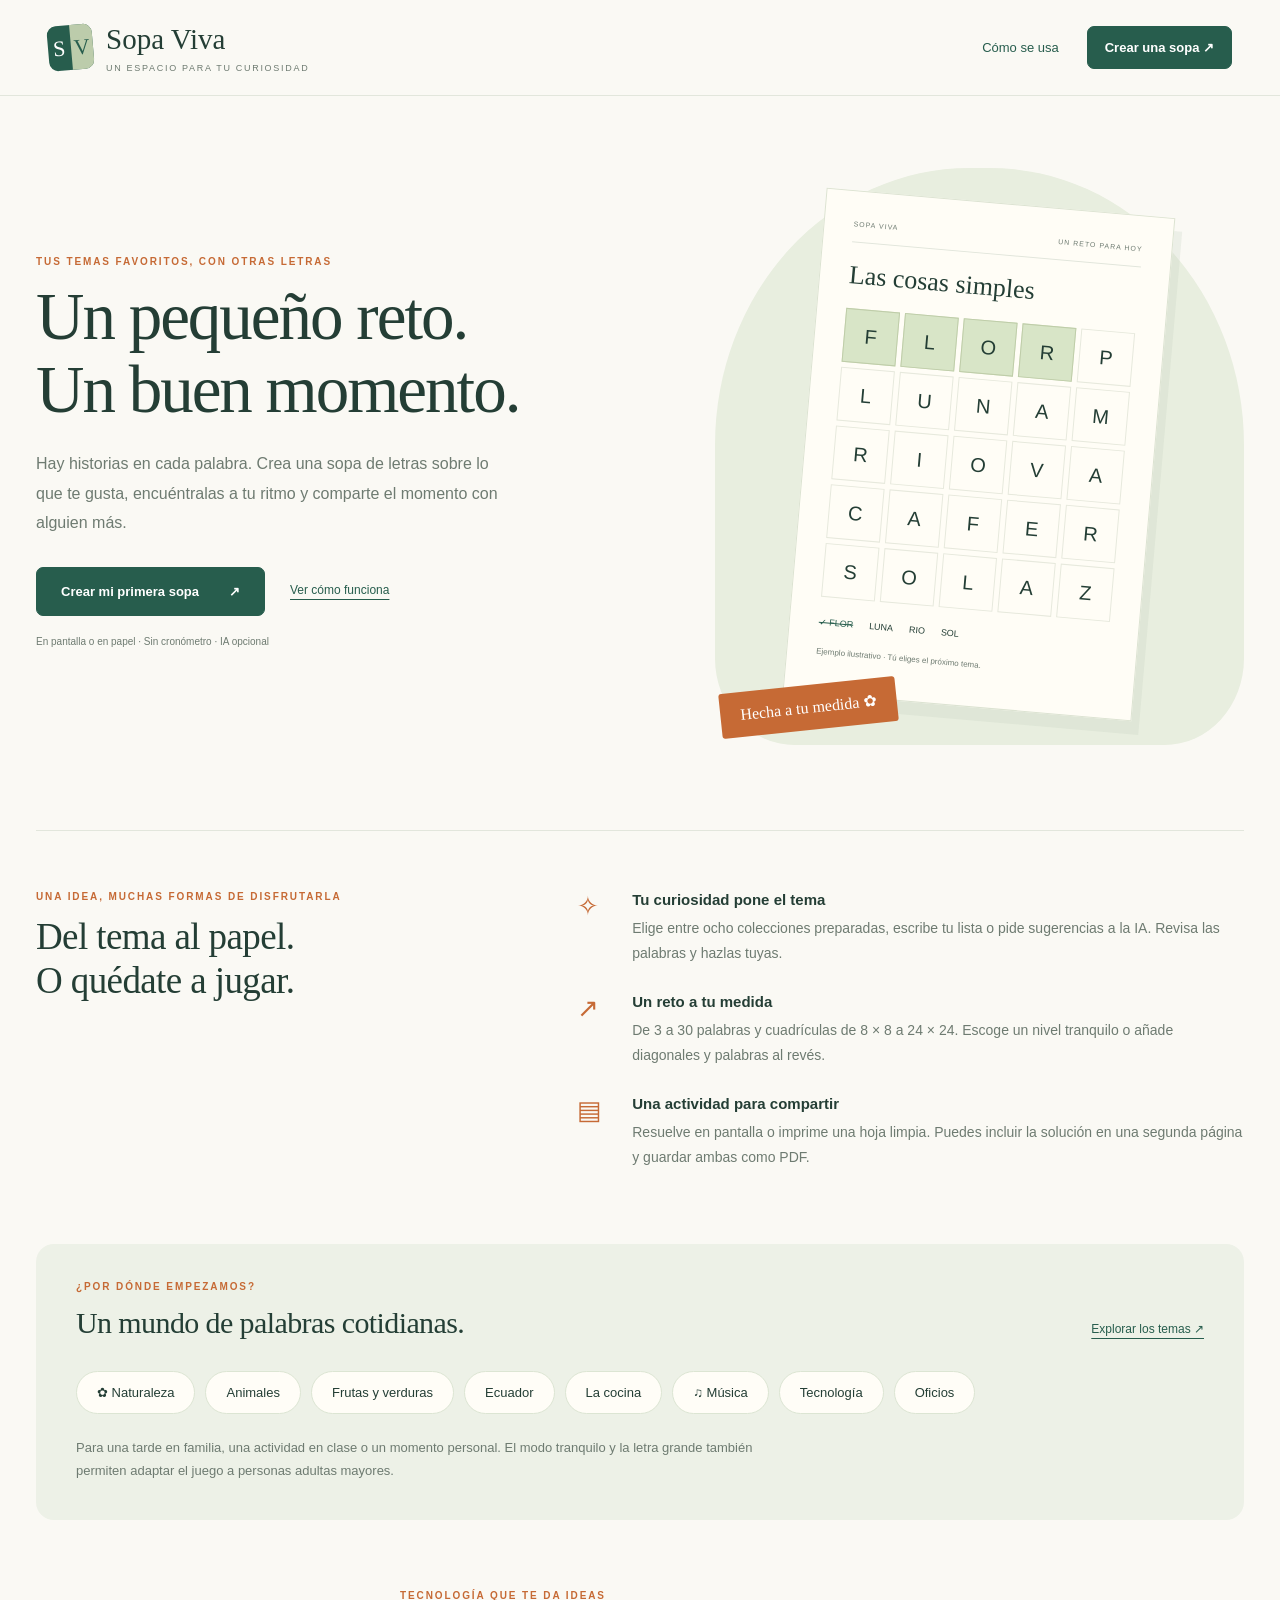
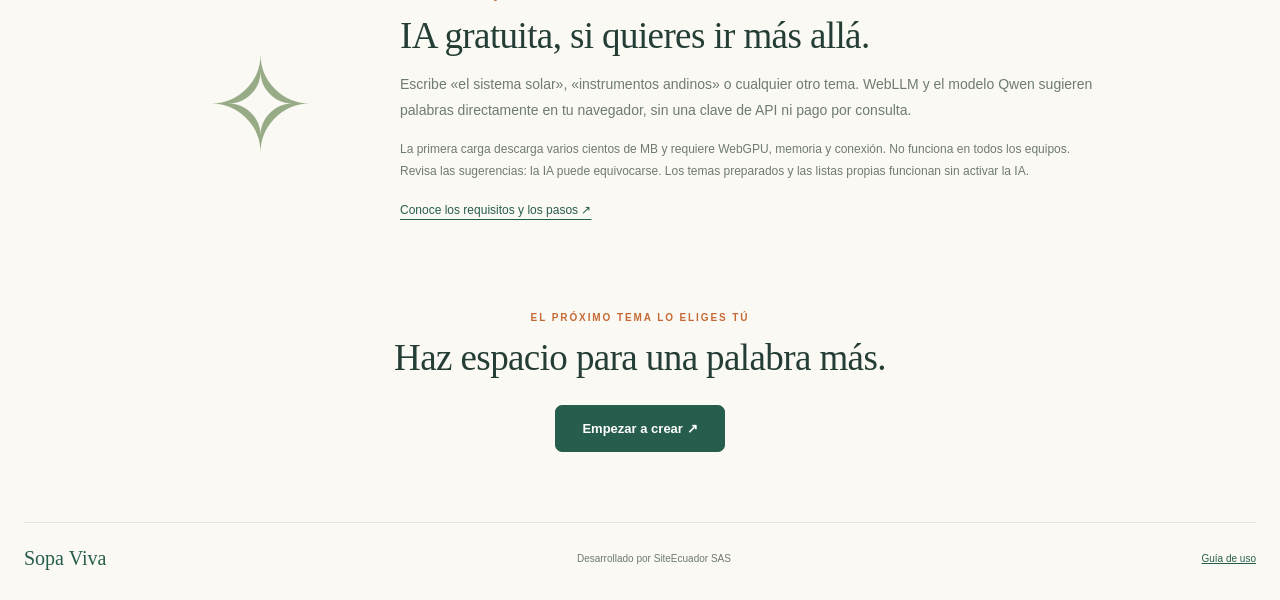
==== index.html @ 0ee0582e "feat: añadir Sopa Viva con generador, juego, impresión e IA local opcional" ====
<!doctype html><html lang="es"><head><meta charset="UTF-8"><meta name="viewport" content="width=device-width, initial-scale=1"><meta name="theme-color" content="#275d4d"><meta name="description" content="Sopa Viva: crea sopas de letras temáticas, juega en pantalla o imprime una actividad para compartir. Con IA local gratuita opcional."><title>Sopa Viva · Una palabra a la vez</title><link rel="stylesheet" href="style.css"><link rel="stylesheet" href="pages.css"></head><body>
<header class="top"><a href="./" class="brand"><span class="brand-icon" aria-hidden="true">S<span>V</span></span><span>Sopa Viva<small>UN ESPACIO PARA TU CURIOSIDAD</small></span></a><nav class="page-nav"><a href="como-usar.html">Cómo se usa</a><a href="generador.html" class="primary">Crear una sopa ↗</a></nav></header>
<main class="landing"><section class="hero"><div><p class="eyebrow">TUS TEMAS FAVORITOS, CON OTRAS LETRAS</p><h1>Un pequeño reto.<br>Un buen momento.</h1><p class="hero-copy">Hay historias en cada palabra. Crea una sopa de letras sobre lo que te gusta, encuéntralas a tu ritmo y comparte el momento con alguien más.</p><div class="hero-actions"><a class="primary" href="generador.html">Crear mi primera sopa <span aria-hidden="true">↗</span></a><a class="quiet-link" href="como-usar.html">Ver cómo funciona</a></div><p class="hero-note">En pantalla o en papel · Sin cronómetro · IA opcional</p></div><div class="hero-art"><div class="paper-demo"><div class="demo-cap"><span>SOPA VIVA</span><span>UN RETO PARA HOY</span></div><h2>Las cosas simples</h2><div class="demo-grid" aria-label="Ejemplo ilustrativo de sopa de letras"><span class="hi">F</span><span class="hi">L</span><span class="hi">O</span><span class="hi">R</span><span>P</span><span>L</span><span>U</span><span>N</span><span>A</span><span>M</span><span>R</span><span>I</span><span>O</span><span>V</span><span>A</span><span>C</span><span>A</span><span>F</span><span>E</span><span>R</span><span>S</span><span>O</span><span>L</span><span>A</span><span>Z</span></div><div class="demo-words"><span>✓ FLOR</span><span>LUNA</span><span>RIO</span><span>SOL</span></div><p>Ejemplo ilustrativo · Tú eliges el próximo tema.</p></div><span class="art-tag">Hecha a tu medida ✿</span></div></section>
<section class="experience"><div class="section-intro"><p class="eyebrow">UNA IDEA, MUCHAS FORMAS DE DISFRUTARLA</p><h2>Del tema al papel.<br>O quédate a jugar.</h2></div><div class="experience-items"><article><span class="feature-mark">✧</span><div><h3>Tu curiosidad pone el tema</h3><p>Elige entre ocho colecciones preparadas, escribe tu lista o pide sugerencias a la IA. Revisa las palabras y hazlas tuyas.</p></div></article><article><span class="feature-mark">↗</span><div><h3>Un reto a tu medida</h3><p>De 3 a 30 palabras y cuadrículas de 8 × 8 a 24 × 24. Escoge un nivel tranquilo o añade diagonales y palabras al revés.</p></div></article><article><span class="feature-mark">▤</span><div><h3>Una actividad para compartir</h3><p>Resuelve en pantalla o imprime una hoja limpia. Puedes incluir la solución en una segunda página y guardar ambas como PDF.</p></div></article></div></section>
<section class="theme-section"><div class="theme-heading"><div><p class="eyebrow">¿POR DÓNDE EMPEZAMOS?</p><h2>Un mundo de palabras cotidianas.</h2></div><a class="quiet-link" href="generador.html">Explorar los temas ↗</a></div><div class="theme-tags"><span>✿ Naturaleza</span><span>Animales</span><span>Frutas y verduras</span><span>Ecuador</span><span>La cocina</span><span>♫ Música</span><span>Tecnología</span><span>Oficios</span></div><p>Para una tarde en familia, una actividad en clase o un momento personal. El modo tranquilo y la letra grande también permiten adaptar el juego a personas adultas mayores.</p></section>
<section class="ai-section"><div class="ai-symbol" aria-hidden="true">✧</div><div><p class="eyebrow">TECNOLOGÍA QUE TE DA IDEAS</p><h2>IA gratuita, si quieres ir más allá.</h2><p>Escribe «el sistema solar», «instrumentos andinos» o cualquier otro tema. WebLLM y el modelo Qwen sugieren palabras directamente en tu navegador, sin una clave de API ni pago por consulta.</p><p class="hint">La primera carga descarga varios cientos de MB y requiere WebGPU, memoria y conexión. No funciona en todos los equipos. Revisa las sugerencias: la IA puede equivocarse. Los temas preparados y las listas propias funcionan sin activar la IA.</p><a class="quiet-link" href="como-usar.html#ia">Conoce los requisitos y los pasos ↗</a></div></section>
<section class="last-cta"><p class="eyebrow">EL PRÓXIMO TEMA LO ELIGES TÚ</p><h2>Haz espacio para una palabra más.</h2><a class="primary" href="generador.html">Empezar a crear ↗</a></section></main><footer class="footer"><span class="brand-name">Sopa Viva</span><span>Desarrollado por SiteEcuador SAS</span><a href="como-usar.html">Guía de uso</a></footer></body></html>
---- style.css ----
:root{--ink:#243e35;--green:#275d4d;--soft:#edf2ea;--muted:#6e7b71;--line:#e2e6dc;--orange:#c66a35;--paper:#faf9f4;--display:Georgia,'Times New Roman',serif}*{box-sizing:border-box}body{margin:0;background:var(--paper);color:var(--ink);font-family:Arial,Helvetica,sans-serif;font-size:15px}button,input,select,textarea{font:inherit}button,a,input,select,textarea{touch-action:manipulation}button{cursor:pointer}button:disabled{opacity:.65;cursor:wait}a{color:var(--green)}button:focus-visible,a:focus-visible,input:focus-visible,select:focus-visible,textarea:focus-visible{outline:3px solid #c66a35;outline-offset:3px}[hidden]{display:none!important}.top{height:96px;border-bottom:1px solid var(--line);display:flex;align-items:center;gap:25px;max-width:1400px;padding:0 48px;margin:auto}.brand{text-decoration:none;display:flex;align-items:center;gap:13px;color:var(--ink);font-family:var(--display);font-size:29px}.brand small{display:block;font:9px Arial;letter-spacing:1.7px;margin-top:7px;color:var(--muted)}.brand-icon{width:45px;height:45px;display:grid;grid-template-columns:1fr 1fr;align-items:center;text-align:center;font:22px var(--display);background:var(--green);color:#fff;border-radius:9px;transform:rotate(-5deg)}.brand-icon span{background:#bcccab;color:var(--green);height:100%;display:flex;align-items:center;justify-content:center;border-radius:0 9px 9px 0}.top-note{margin-left:auto;font-size:13px;color:var(--muted)}.icon-btn{width:30px;height:30px;border:1px solid #b8c3b7;border-radius:50%;background:none;color:var(--green);font-weight:bold}main{max-width:1304px;padding:0 36px;margin:auto}.intro{display:flex;justify-content:space-between;align-items:center;padding:43px 0 34px;gap:30px}.eyebrow{font-size:10px;letter-spacing:1.9px;font-weight:700;color:var(--orange);margin:0 0 13px}h1{font:44px/1.1 var(--display);letter-spacing:-1.4px;margin:0 0 15px}.intro p:not(.eyebrow){color:var(--muted);margin:0;line-height:1.6}.intro-stamp{font:17px/1.8 monospace;letter-spacing:10px;padding:12px 14px 12px 24px;border:1px solid #dde4d7;color:#8d9d87;transform:rotate(9deg);border-radius:16px;margin-right:18px}.intro-stamp b{color:var(--orange)}.workspace{display:grid;grid-template-columns:326px minmax(0,1fr);gap:24px;align-items:start}.card{background:#fff;border:1px solid var(--line);border-radius:17px}.settings{padding:25px 24px}.section-label{display:flex;gap:10px;align-items:center;margin-bottom:25px}h2{font:25px var(--display);margin:0}.section-label h2{font:19px var(--display)}.step{color:var(--orange);font-size:11px;border:1px solid #eddfd0;display:grid;place-items:center;border-radius:50%;width:27px;height:27px}label,legend{font-weight:600;font-size:12px;display:block;margin-bottom:9px}fieldset{border:0;padding:0;margin:0 0 23px}.segments{display:flex;border:1px solid var(--line);border-radius:8px;padding:4px;background:#f7f8f4;gap:2px}.segments button{border:0;background:transparent;padding:9px 3px;flex:1;border-radius:5px;color:var(--muted);font-size:11px;white-space:nowrap}.segments button[aria-pressed=true]{background:var(--green);color:#fff}input:not([type=checkbox]),select,textarea{width:100%;border:1px solid #dce2d7;background:#fff;border-radius:7px;padding:12px 10px;color:var(--ink);font-size:14px;min-height:43px}select{padding-right:4px}textarea{resize:vertical;line-height:1.6}input,select,textarea{margin-bottom:18px}.two-fields{display:grid;grid-template-columns:1fr 1fr;gap:16px}.hint{font-size:11px;color:var(--muted);line-height:1.65;margin:0 0 18px}.primary,.secondary{border-radius:7px;padding:12px 17px;display:inline-flex;justify-content:center;align-items:center;gap:10px;min-height:43px;font-size:13px;font-weight:600}.primary{border:1px solid var(--green);background:var(--green);color:#fff}.primary:hover{background:#194536}.secondary{border:1px solid #d9e0d5;background:white;color:var(--green)}.secondary:hover{background:var(--soft)}.full{width:100%}.primary span{margin-left:auto}.status{font-size:12px;line-height:1.6;margin:12px 0 0}.status.error{color:#a03926}.sidebar-foot{border-top:1px solid var(--line);padding-top:20px;margin-top:23px;display:flex;align-items:center;gap:11px;color:var(--muted);font-size:11px;line-height:1.5}.sidebar-foot span{font-size:27px;color:#93a985}.game{padding:28px 32px 18px}.game-top{display:flex;align-items:center;justify-content:space-between;gap:15px}.game-top h2{font-size:31px;overflow-wrap:anywhere}.game-top .eyebrow{font-size:9px;letter-spacing:1.4px;margin-bottom:8px}.play-tools{display:flex;justify-content:space-between;align-items:center;gap:15px;margin:19px 0}.play-tools p{font-size:11px;color:var(--muted);line-height:1.6;max-width:350px;margin:0}.switch{display:flex;align-items:center;gap:5px;white-space:nowrap;margin:0;color:var(--muted);font-weight:400;font-size:11px}input[type=checkbox]{accent-color:var(--green);width:16px;height:16px;margin:0}.board-wrap{padding:16px;background:#f4f6f0;border:1px solid #e5eadf;border-radius:12px;overflow:auto}#board{display:grid;grid-template-columns:repeat(var(--n),1fr);gap:3px;max-width:550px;margin:auto;user-select:none;touch-action:none}#board button{aspect-ratio:1;min-width:0;border:0;background:#fff;border-radius:3px;font:600 clamp(12px,1.4vw,20px)/1 Arial;color:#35473c;display:grid;place-items:center;padding:0;position:relative}#board button:hover{background:#e3ebdc}#board button.found{background:#cdddba;color:#284929}#board button.revealed{background:#eed5b7;color:#5f3e1e}#board button.selected{background:#f6c887;color:#543818}#board button.start{outline:2px solid var(--orange);outline-offset:-2px}#board.large{min-width:calc(var(--n)*36px);max-width:none}#board.large button{font-size:23px}.progress-row{display:flex;justify-content:space-between;align-items:center;margin:20px 0 7px;font-size:11px}.progress-row span:first-child{font-weight:700}.progress-row span:last-child{color:var(--muted)}progress{width:100%;height:5px;border:0;appearance:none;border-radius:9px;display:block;background:#edf0e8}progress::-webkit-progress-bar{background:#edf0e8;border-radius:9px}progress::-webkit-progress-value{background:#739365;border-radius:9px}progress::-moz-progress-bar{background:#739365;border-radius:9px}.word-heading{display:flex;justify-content:space-between;align-items:center;margin:22px 0 12px;gap:12px}.word-heading h3{font-size:12px;margin:0}.text-btn{border:0;background:none;padding:5px 0;color:var(--green);font-size:11px;text-decoration:underline;text-underline-offset:3px}.words{list-style:none;margin:0;padding:0;display:flex;flex-wrap:wrap;gap:8px}.words li{padding:8px 12px;border:1px solid #dfe5d9;border-radius:5px;font-size:11px;letter-spacing:.8px;background:#fafbf8}.words li.done{background:#e7efdf;text-decoration:line-through;color:#5f7956}.words li.done:before{content:'✓ ';font-weight:bold}.play-status{font-size:12px;color:var(--muted);margin:17px 0 20px;min-height:17px}.game-footer{border-top:1px solid var(--line);padding-top:14px;display:flex;justify-content:space-between;align-items:center;gap:15px}.game-footer span{font-size:10px;color:var(--muted)}.tips{display:grid;grid-template-columns:repeat(3,1fr);gap:40px;padding:37px 0}.tips>div{border-left:2px solid #d9e2d1;padding-left:15px}.tips span{font-size:9px;font-weight:700;letter-spacing:1.2px;color:var(--green)}.tips p{font-size:12px;line-height:1.6;color:var(--muted);margin:8px 0 0}.footer{max-width:1232px;border-top:1px solid var(--line);margin:0 auto;padding:24px 0 30px;display:flex;justify-content:space-between;align-items:center;gap:18px;font-size:10px;color:var(--muted)}.brand-name{font:20px var(--display);color:var(--green)}.ai-info{background:var(--soft);border-radius:8px;padding:13px;margin-bottom:13px;font-size:11px;line-height:1.6}.ai-info p{margin:5px 0}.ai-info a{font-size:10px}#aiStatus{overflow-wrap:anywhere;margin-top:10px}dialog{border:1px solid var(--line);border-radius:15px;color:var(--ink);max-width:520px;width:calc(100% - 30px);padding:32px;box-shadow:0 20px 90px #1233}dialog::backdrop{background:#18392d70}dialog h2{margin:8px 0 20px}dialog p,dialog li{font-size:14px;line-height:1.7}dialog ol{padding-left:19px}dialog li{padding-bottom:13px}.close{position:absolute;right:15px;top:10px;font-size:27px;background:none;border:0;color:var(--muted)}.check{display:flex;gap:10px;align-items:center;line-height:1.5;margin:20px 0}#printArea{display:none}@media(min-width:1400px){h1{font-size:48px}}@media(max-width:1000px){.workspace{grid-template-columns:290px minmax(0,1fr);gap:18px}main{padding:0 24px}.game{padding:24px 20px}.settings{padding:23px 19px}.play-tools{align-items:start;flex-direction:column;gap:8px}.top{padding:0 24px}.footer{margin:0 24px}.intro-stamp{display:none}#board button{font-size:15px}.board-wrap{padding:10px}}@media(max-width:740px){.top{height:80px;padding:0 20px}.brand{font-size:25px}.brand small{font-size:7px}.top-note{display:none}.icon-btn{margin-left:auto}main{padding:0 16px}.intro{padding:30px 4px 25px}h1{font-size:35px}.intro p:not(.eyebrow){font-size:13px}.eyebrow{font-size:8px;letter-spacing:1.5px}.workspace{grid-template-columns:1fr}.settings{padding:23px}.game{padding:23px 17px}.game-top h2{font-size:28px}.game-top .secondary{font-size:11px;padding:10px}.play-tools{flex-direction:row;align-items:center}.play-tools p{max-width:230px}.board-wrap{padding:8px}#board{gap:2px}#board button{font-size:clamp(10px,3.5vw,20px)}.tips{gap:20px;grid-template-columns:1fr;padding:28px 8px}.footer{margin:0 20px;flex-wrap:wrap}.footer span:last-child{display:none}.game-footer span{max-width:160px;text-align:right}}
@page{size:A4 portrait;margin:15mm}@media print{body{background:#fff;color:#000}body>header,body>main,body>footer,dialog{display:none!important}#printArea{display:block!important}.print-page{break-after:page;font-family:Arial;color:#000}.print-page:last-child{break-after:auto}.print-brand{font-size:10pt;color:#555;margin-bottom:7mm}.print-page h1{font:26pt Georgia;margin:0 0 3mm;letter-spacing:0}.print-meta{font-size:10pt;margin:0 0 7mm}.print-person{display:flex;justify-content:space-between;font-size:10pt;margin:7mm 0}.print-grid{display:grid;grid-template-columns:repeat(var(--n),1fr);width:174mm;height:174mm;border-top:1px solid #888;border-left:1px solid #888}.print-grid span{display:grid;place-items:center;border-right:1px solid #aaa;border-bottom:1px solid #aaa;font:bold var(--print-font) Arial}.print-grid .answer{background:#d6d6d6!important;print-color-adjust:exact;-webkit-print-color-adjust:exact;text-decoration:underline}.print-words{display:flex;flex-wrap:wrap;gap:3mm 6mm;margin:6mm 0;font-size:11pt;line-height:1.5}.print-foot{font-size:8pt;color:#555;margin-top:5mm}.print-page h3{font-size:11pt;margin:7mm 0 0}}
@media print{.print-brand{margin-bottom:3mm}.print-page h1{font-size:24pt;line-height:1.1;margin-bottom:3mm}.print-meta{margin-bottom:3mm;line-height:1.3}.print-person{margin:3mm 0;line-height:1.3}.print-grid{width:160mm;height:160mm;margin:0 auto}.print-words{gap:2mm 4mm;margin:3mm 0;font-size:10pt;line-height:1.3}.print-page h3{margin-top:3mm}.print-foot{margin-top:3mm;font-size:8pt;line-height:1.3}}
---- pages.css ----
a.primary{text-decoration:none}html{scroll-behavior:smooth;scroll-padding-top:30px}.page-nav{display:flex;align-items:center;gap:28px;margin-left:auto}.page-nav>a:not(.primary){font-size:13px;color:var(--green);text-decoration:none}.hero{display:grid;grid-template-columns:1.15fr 1fr;gap:70px;align-items:center;padding:72px 0 85px}.hero h1{font-size:67px;line-height:1.08;letter-spacing:-2px}.hero-copy{font-size:16px;line-height:1.85;color:var(--muted);max-width:470px;margin:24px 0 29px}.hero-actions{display:flex;align-items:center;gap:25px}.hero-actions .primary{padding:16px 24px;gap:30px}.quiet-link{color:var(--green);font-size:12px;text-underline-offset:5px;line-height:1.8}.hero-note{font-size:10px;color:var(--muted);margin-top:20px}.hero-art{background:#e8eedf;border-radius:48% 48% 15% 15%;padding:34px 25px 38px;position:relative}.paper-demo{background:#fffdf6;padding:29px;transform:rotate(5deg);box-shadow:8px 13px 0 #bdcbb83b;border:1px solid #dce3d2;max-width:350px;margin:auto}.demo-cap{display:flex;justify-content:space-between;font-size:7px;letter-spacing:1px;color:var(--muted);border-bottom:1px solid var(--line);padding-bottom:14px}.paper-demo h2{font-size:26px;margin:18px 0}.demo-grid{display:grid;grid-template-columns:repeat(5,1fr);gap:5px}.demo-grid span{font:20px Arial;aspect-ratio:1;display:grid;place-items:center;border:1px solid #e7e9dd}.demo-grid .hi{background:#d8e5c7;border-color:#bfcda9}.demo-words{display:flex;gap:16px;font-size:9px;margin:20px 0 0}.demo-words span:first-child{color:var(--green);text-decoration:line-through}.paper-demo p{font-size:8px;color:var(--muted);margin-top:20px}.art-tag{position:absolute;bottom:15px;left:5px;background:#c66a35;color:#fff;padding:13px 20px;border-radius:3px;transform:rotate(-6deg);font:16px var(--display)}.experience{display:grid;grid-template-columns:1fr 1.4fr;gap:65px;padding:60px 0;border-top:1px solid var(--line)}.section-intro h2,.theme-heading h2,.ai-section h2,.last-cta h2{font:37px/1.2 var(--display);letter-spacing:-.6px}.experience-items{display:flex;flex-direction:column;gap:28px}.experience-items article{display:flex;gap:20px}.feature-mark{font:26px var(--display);color:var(--orange);width:35px;flex-shrink:0}.experience-items h3{font-size:15px;margin:0 0 8px}.experience-items p{font-size:14px;line-height:1.75;margin:0;color:var(--muted)}.theme-section{border-radius:18px;padding:37px 40px;background:#edf1e7;margin:15px 0 55px}.theme-heading{display:flex;justify-content:space-between;align-items:end;gap:20px}.theme-heading h2{font-size:30px}.theme-tags{display:flex;gap:10px;flex-wrap:wrap;margin:30px 0 22px}.theme-tags span{background:#fffdf7;border:1px solid #dce5d3;border-radius:30px;padding:13px 20px;font-size:13px}.theme-section>p{max-width:730px;font-size:13px;line-height:1.8;color:var(--muted);margin:0}.ai-section{display:grid;grid-template-columns:180px 1fr;gap:50px;max-width:940px;margin:0 auto;padding:15px 0 30px}.ai-symbol{font:130px var(--display);color:#97ac86;align-self:center;text-align:center}.ai-section p:not(.eyebrow){font-size:14px;line-height:1.85;color:var(--muted)}.ai-section p.hint{font-size:12px}.last-cta{padding:60px 0 70px;text-align:center}.last-cta h2{margin:10px 0 25px}.last-cta .primary{padding:15px 26px}.guide{max-width:1050px}.guide-title{padding:55px 0 30px}.guide-title h1{font-size:48px}.guide-title>p:last-child{line-height:1.8;color:var(--muted)}.guide-index{display:flex;gap:10px;flex-wrap:wrap;padding:15px 0 35px;border-bottom:1px solid var(--line)}.guide-index a{padding:10px 16px;background:#eaf0e3;border-radius:25px;font-size:13px;text-decoration:none}.guide-section{display:grid;grid-template-columns:70px 1fr;gap:24px;padding:45px 0;border-bottom:1px solid var(--line)}.guide-number{font:36px var(--display);color:#9aaf88}.guide-section h2{font-size:31px;margin-bottom:23px}.guide-section p,.guide-section li{line-height:1.9;color:#536557;font-size:15px}.guide-section li{margin-bottom:14px}.guide-section ul,.guide-section ol{padding-left:20px}.guide-example{padding:20px 24px;border-left:3px solid var(--orange);background:#f0f3ea;margin:26px 0;border-radius:0 8px 8px 0}.guide-example strong{font-size:14px}.guide-example p{margin:7px 0 0;font-size:14px}.guide-section table{width:100%;border-collapse:collapse;font-size:13px;line-height:1.6}.guide-section th,.guide-section td{padding:13px;border-bottom:1px solid var(--line);text-align:left}.guide-section th{background:#edf2e8}.faq{padding:45px 0}.faq h2{font-size:33px;margin:10px 0 25px}.faq details{padding:20px 0;border-bottom:1px solid var(--line)}.faq summary{cursor:pointer;font-size:15px;font-weight:600}.faq details p{color:var(--muted);font-size:14px;line-height:1.8;max-width:820px}@media(max-width:950px){.hero{gap:35px}.hero h1{font-size:50px}.paper-demo{padding:20px}.experience{gap:40px}.hero-actions{gap:15px;flex-wrap:wrap}.ai-section{grid-template-columns:100px 1fr;gap:30px}.ai-symbol{font-size:90px}}@media(max-width:740px){.top{gap:10px}.brand small{display:none}.brand-icon{width:34px;height:34px;font-size:18px}.brand{gap:8px;font-size:24px}.page-nav{gap:12px}.page-nav>a:not(.primary){font-size:11px}.page-nav .primary{font-size:11px;padding:10px}.hero{grid-template-columns:1fr;padding:38px 7px 45px;gap:40px}.hero h1{font-size:49px}.hero-copy{font-size:15px}.hero-art{max-width:390px;width:100%;justify-self:center}.paper-demo{padding:25px;max-width:310px}.experience{grid-template-columns:1fr;gap:30px;padding:38px 7px}.section-intro h2,.theme-heading h2,.ai-section h2,.last-cta h2{font-size:31px}.theme-section{padding:28px 22px;margin-bottom:35px}.theme-heading{align-items:start;flex-direction:column}.theme-tags{gap:8px;margin:24px 0}.theme-tags span{padding:10px 15px;font-size:12px}.ai-section{grid-template-columns:1fr;gap:10px;padding:0 7px}.ai-symbol{display:none}.last-cta{padding:45px 7px}.guide-title h1{font-size:36px}.guide-section{grid-template-columns:1fr;gap:12px;padding:30px 5px}.guide-number{font-size:26px}.guide-section h2{font-size:28px}.guide-section p,.guide-section li{font-size:14px}.guide-example{padding:18px}.guide-title{padding:35px 5px 20px}.guide-index{gap:7px}.guide-index a{padding:9px 12px;font-size:11px}}
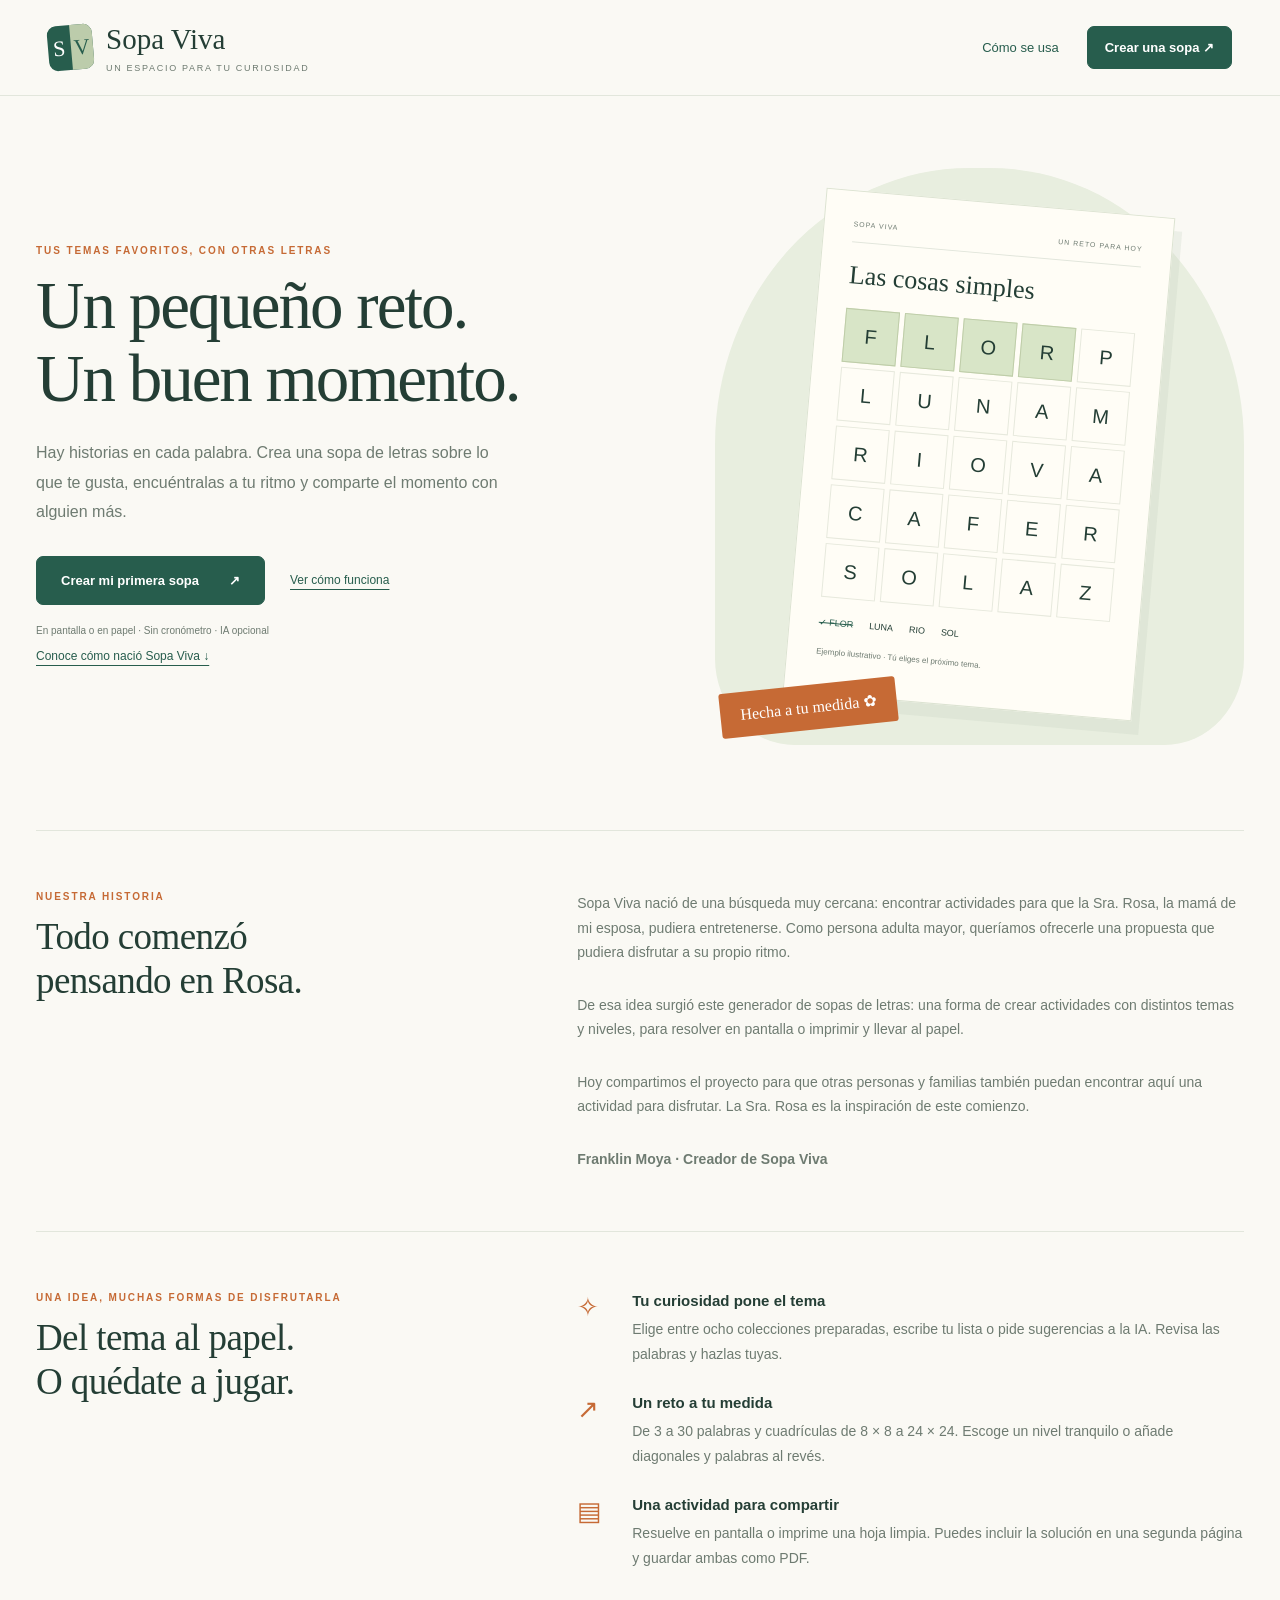
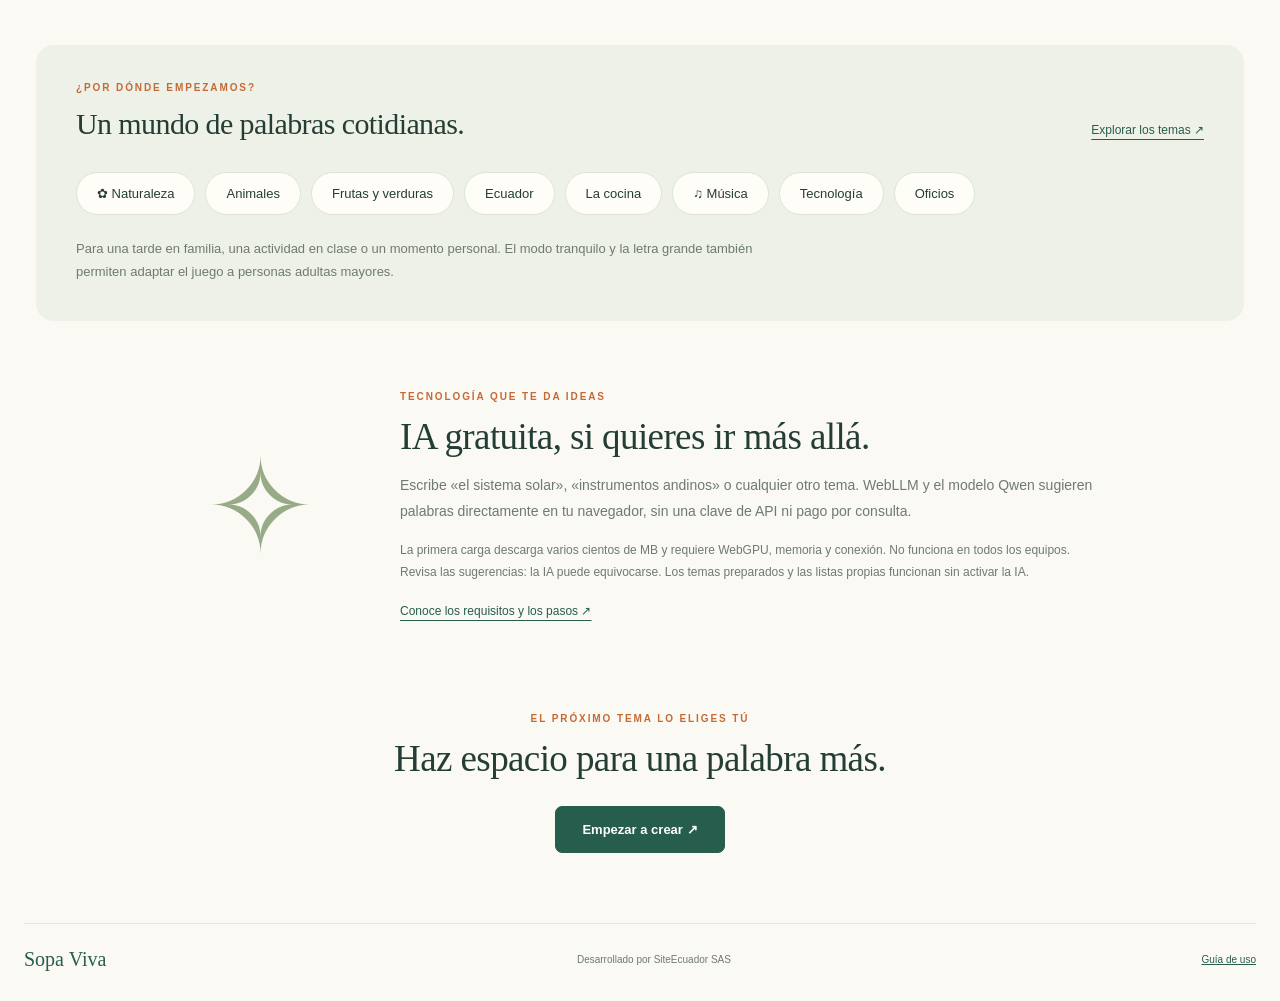
==== commit f9ff8362: "docs: contar el origen de Sopa Viva inspirado en la Sra. Rosa" ====
--- a/index.html
+++ b/index.html
@@ -1,6 +1,7 @@
 <!doctype html><html lang="es"><head><meta charset="UTF-8"><meta name="viewport" content="width=device-width, initial-scale=1"><meta name="theme-color" content="#275d4d"><meta name="description" content="Sopa Viva: crea sopas de letras temáticas, juega en pantalla o imprime una actividad para compartir. Con IA local gratuita opcional."><title>Sopa Viva · Una palabra a la vez</title><link rel="stylesheet" href="style.css"><link rel="stylesheet" href="pages.css"></head><body>
 <header class="top"><a href="./" class="brand"><span class="brand-icon" aria-hidden="true">S<span>V</span></span><span>Sopa Viva<small>UN ESPACIO PARA TU CURIOSIDAD</small></span></a><nav class="page-nav"><a href="como-usar.html">Cómo se usa</a><a href="generador.html" class="primary">Crear una sopa ↗</a></nav></header>
-<main class="landing"><section class="hero"><div><p class="eyebrow">TUS TEMAS FAVORITOS, CON OTRAS LETRAS</p><h1>Un pequeño reto.<br>Un buen momento.</h1><p class="hero-copy">Hay historias en cada palabra. Crea una sopa de letras sobre lo que te gusta, encuéntralas a tu ritmo y comparte el momento con alguien más.</p><div class="hero-actions"><a class="primary" href="generador.html">Crear mi primera sopa <span aria-hidden="true">↗</span></a><a class="quiet-link" href="como-usar.html">Ver cómo funciona</a></div><p class="hero-note">En pantalla o en papel · Sin cronómetro · IA opcional</p></div><div class="hero-art"><div class="paper-demo"><div class="demo-cap"><span>SOPA VIVA</span><span>UN RETO PARA HOY</span></div><h2>Las cosas simples</h2><div class="demo-grid" aria-label="Ejemplo ilustrativo de sopa de letras"><span class="hi">F</span><span class="hi">L</span><span class="hi">O</span><span class="hi">R</span><span>P</span><span>L</span><span>U</span><span>N</span><span>A</span><span>M</span><span>R</span><span>I</span><span>O</span><span>V</span><span>A</span><span>C</span><span>A</span><span>F</span><span>E</span><span>R</span><span>S</span><span>O</span><span>L</span><span>A</span><span>Z</span></div><div class="demo-words"><span>✓ FLOR</span><span>LUNA</span><span>RIO</span><span>SOL</span></div><p>Ejemplo ilustrativo · Tú eliges el próximo tema.</p></div><span class="art-tag">Hecha a tu medida ✿</span></div></section>
+<main class="landing"><section class="hero"><div><p class="eyebrow">TUS TEMAS FAVORITOS, CON OTRAS LETRAS</p><h1>Un pequeño reto.<br>Un buen momento.</h1><p class="hero-copy">Hay historias en cada palabra. Crea una sopa de letras sobre lo que te gusta, encuéntralas a tu ritmo y comparte el momento con alguien más.</p><div class="hero-actions"><a class="primary" href="generador.html">Crear mi primera sopa <span aria-hidden="true">↗</span></a><a class="quiet-link" href="como-usar.html">Ver cómo funciona</a></div><p class="hero-note">En pantalla o en papel · Sin cronómetro · IA opcional</p><a class="quiet-link" href="#historia">Conoce cómo nació Sopa Viva ↓</a></div><div class="hero-art"><div class="paper-demo"><div class="demo-cap"><span>SOPA VIVA</span><span>UN RETO PARA HOY</span></div><h2>Las cosas simples</h2><div class="demo-grid" aria-label="Ejemplo ilustrativo de sopa de letras"><span class="hi">F</span><span class="hi">L</span><span class="hi">O</span><span class="hi">R</span><span>P</span><span>L</span><span>U</span><span>N</span><span>A</span><span>M</span><span>R</span><span>I</span><span>O</span><span>V</span><span>A</span><span>C</span><span>A</span><span>F</span><span>E</span><span>R</span><span>S</span><span>O</span><span>L</span><span>A</span><span>Z</span></div><div class="demo-words"><span>✓ FLOR</span><span>LUNA</span><span>RIO</span><span>SOL</span></div><p>Ejemplo ilustrativo · Tú eliges el próximo tema.</p></div><span class="art-tag">Hecha a tu medida ✿</span></div></section>
+<section id="historia" class="experience" aria-labelledby="historia-titulo"><div class="section-intro"><p class="eyebrow">NUESTRA HISTORIA</p><h2 id="historia-titulo">Todo comenzó<br>pensando en Rosa.</h2></div><div class="experience-items"><p>Sopa Viva nació de una búsqueda muy cercana: encontrar actividades para que la Sra. Rosa, la mamá de mi esposa, pudiera entretenerse. Como persona adulta mayor, queríamos ofrecerle una propuesta que pudiera disfrutar a su propio ritmo.</p><p>De esa idea surgió este generador de sopas de letras: una forma de crear actividades con distintos temas y niveles, para resolver en pantalla o imprimir y llevar al papel.</p><p>Hoy compartimos el proyecto para que otras personas y familias también puedan encontrar aquí una actividad para disfrutar. La Sra. Rosa es la inspiración de este comienzo.</p><p><strong>Franklin Moya · Creador de Sopa Viva</strong></p></div></section>
 <section class="experience"><div class="section-intro"><p class="eyebrow">UNA IDEA, MUCHAS FORMAS DE DISFRUTARLA</p><h2>Del tema al papel.<br>O quédate a jugar.</h2></div><div class="experience-items"><article><span class="feature-mark">✧</span><div><h3>Tu curiosidad pone el tema</h3><p>Elige entre ocho colecciones preparadas, escribe tu lista o pide sugerencias a la IA. Revisa las palabras y hazlas tuyas.</p></div></article><article><span class="feature-mark">↗</span><div><h3>Un reto a tu medida</h3><p>De 3 a 30 palabras y cuadrículas de 8 × 8 a 24 × 24. Escoge un nivel tranquilo o añade diagonales y palabras al revés.</p></div></article><article><span class="feature-mark">▤</span><div><h3>Una actividad para compartir</h3><p>Resuelve en pantalla o imprime una hoja limpia. Puedes incluir la solución en una segunda página y guardar ambas como PDF.</p></div></article></div></section>
 <section class="theme-section"><div class="theme-heading"><div><p class="eyebrow">¿POR DÓNDE EMPEZAMOS?</p><h2>Un mundo de palabras cotidianas.</h2></div><a class="quiet-link" href="generador.html">Explorar los temas ↗</a></div><div class="theme-tags"><span>✿ Naturaleza</span><span>Animales</span><span>Frutas y verduras</span><span>Ecuador</span><span>La cocina</span><span>♫ Música</span><span>Tecnología</span><span>Oficios</span></div><p>Para una tarde en familia, una actividad en clase o un momento personal. El modo tranquilo y la letra grande también permiten adaptar el juego a personas adultas mayores.</p></section>
 <section class="ai-section"><div class="ai-symbol" aria-hidden="true">✧</div><div><p class="eyebrow">TECNOLOGÍA QUE TE DA IDEAS</p><h2>IA gratuita, si quieres ir más allá.</h2><p>Escribe «el sistema solar», «instrumentos andinos» o cualquier otro tema. WebLLM y el modelo Qwen sugieren palabras directamente en tu navegador, sin una clave de API ni pago por consulta.</p><p class="hint">La primera carga descarga varios cientos de MB y requiere WebGPU, memoria y conexión. No funciona en todos los equipos. Revisa las sugerencias: la IA puede equivocarse. Los temas preparados y las listas propias funcionan sin activar la IA.</p><a class="quiet-link" href="como-usar.html#ia">Conoce los requisitos y los pasos ↗</a></div></section>
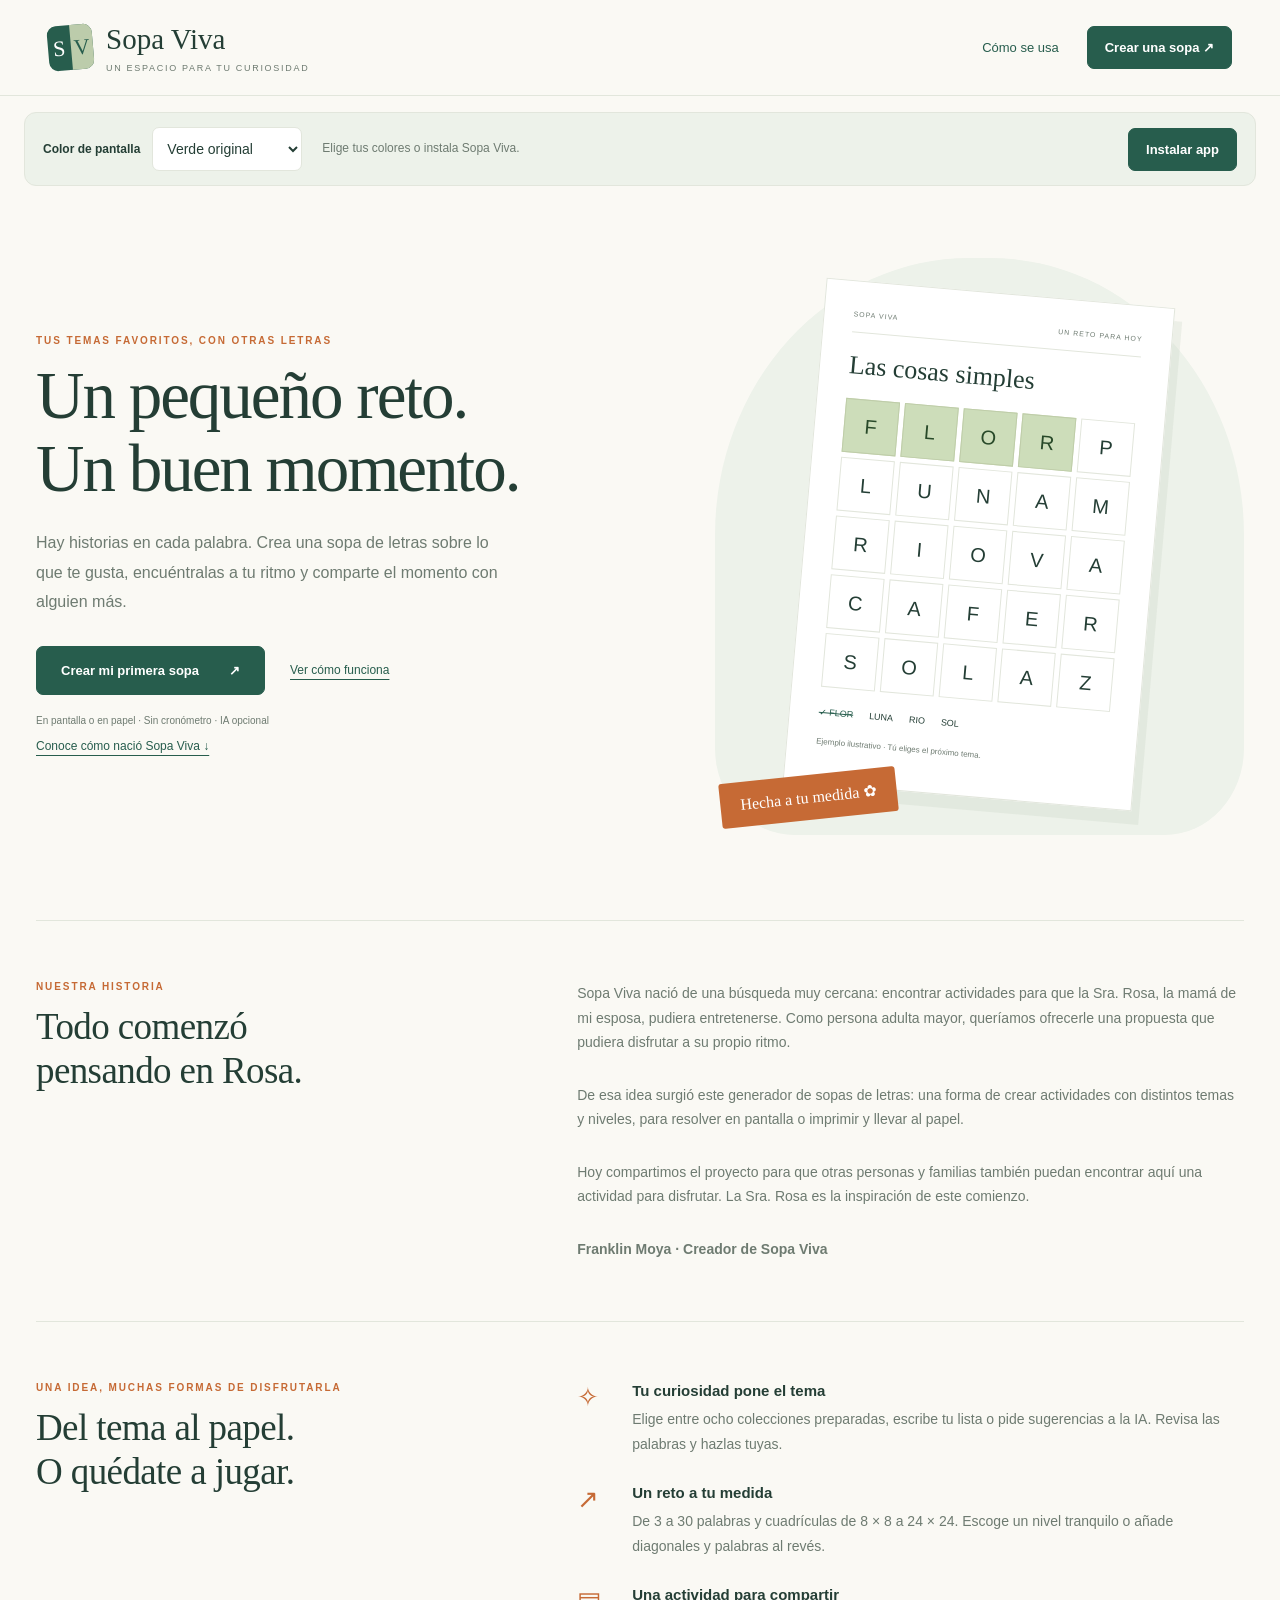
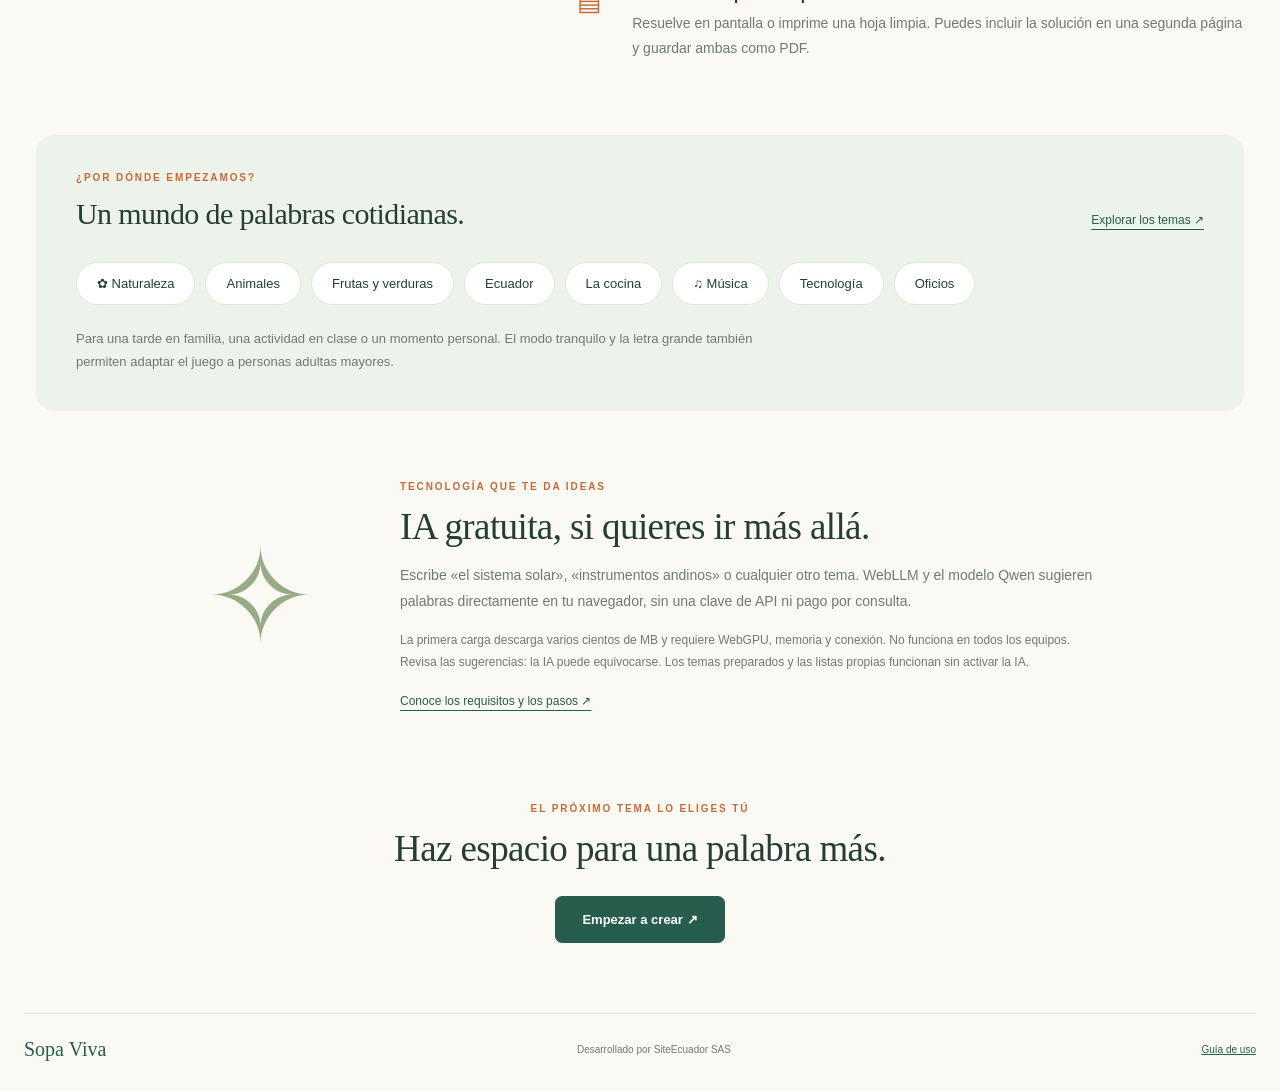
==== commit c10f5e32: "feat: instalar Sopa Viva como PWA y elegir cinco temas de pantalla" ====
--- a/index.html
+++ b/index.html
@@ -1,4 +1,4 @@
-<!doctype html><html lang="es"><head><meta charset="UTF-8"><meta name="viewport" content="width=device-width, initial-scale=1"><meta name="theme-color" content="#275d4d"><meta name="description" content="Sopa Viva: crea sopas de letras temáticas, juega en pantalla o imprime una actividad para compartir. Con IA local gratuita opcional."><title>Sopa Viva · Una palabra a la vez</title><link rel="stylesheet" href="style.css"><link rel="stylesheet" href="pages.css"></head><body>
+<!doctype html><html lang="es"><head><meta charset="UTF-8"><meta name="viewport" content="width=device-width, initial-scale=1"><meta name="theme-color" content="#275d4d"><meta name="description" content="Sopa Viva: crea sopas de letras temáticas, juega en pantalla o imprime una actividad para compartir. Con IA local gratuita opcional."><title>Sopa Viva · Una palabra a la vez</title><link rel="stylesheet" href="style.css"><link rel="stylesheet" href="pages.css"><link rel="manifest" href="manifest.webmanifest"><link rel="apple-touch-icon" href="icons/apple-touch-icon.png"><meta name="apple-mobile-web-app-capable" content="yes"><meta name="apple-mobile-web-app-title" content="Sopa Viva"><link rel="icon" href="icons/icon-192.png"><link rel="stylesheet" href="themes.css"><script src="theme-init.js"></script><script src="pwa.js" defer></script></head><body>
 <header class="top"><a href="./" class="brand"><span class="brand-icon" aria-hidden="true">S<span>V</span></span><span>Sopa Viva<small>UN ESPACIO PARA TU CURIOSIDAD</small></span></a><nav class="page-nav"><a href="como-usar.html">Cómo se usa</a><a href="generador.html" class="primary">Crear una sopa ↗</a></nav></header>
 <main class="landing"><section class="hero"><div><p class="eyebrow">TUS TEMAS FAVORITOS, CON OTRAS LETRAS</p><h1>Un pequeño reto.<br>Un buen momento.</h1><p class="hero-copy">Hay historias en cada palabra. Crea una sopa de letras sobre lo que te gusta, encuéntralas a tu ritmo y comparte el momento con alguien más.</p><div class="hero-actions"><a class="primary" href="generador.html">Crear mi primera sopa <span aria-hidden="true">↗</span></a><a class="quiet-link" href="como-usar.html">Ver cómo funciona</a></div><p class="hero-note">En pantalla o en papel · Sin cronómetro · IA opcional</p><a class="quiet-link" href="#historia">Conoce cómo nació Sopa Viva ↓</a></div><div class="hero-art"><div class="paper-demo"><div class="demo-cap"><span>SOPA VIVA</span><span>UN RETO PARA HOY</span></div><h2>Las cosas simples</h2><div class="demo-grid" aria-label="Ejemplo ilustrativo de sopa de letras"><span class="hi">F</span><span class="hi">L</span><span class="hi">O</span><span class="hi">R</span><span>P</span><span>L</span><span>U</span><span>N</span><span>A</span><span>M</span><span>R</span><span>I</span><span>O</span><span>V</span><span>A</span><span>C</span><span>A</span><span>F</span><span>E</span><span>R</span><span>S</span><span>O</span><span>L</span><span>A</span><span>Z</span></div><div class="demo-words"><span>✓ FLOR</span><span>LUNA</span><span>RIO</span><span>SOL</span></div><p>Ejemplo ilustrativo · Tú eliges el próximo tema.</p></div><span class="art-tag">Hecha a tu medida ✿</span></div></section>
 <section id="historia" class="experience" aria-labelledby="historia-titulo"><div class="section-intro"><p class="eyebrow">NUESTRA HISTORIA</p><h2 id="historia-titulo">Todo comenzó<br>pensando en Rosa.</h2></div><div class="experience-items"><p>Sopa Viva nació de una búsqueda muy cercana: encontrar actividades para que la Sra. Rosa, la mamá de mi esposa, pudiera entretenerse. Como persona adulta mayor, queríamos ofrecerle una propuesta que pudiera disfrutar a su propio ritmo.</p><p>De esa idea surgió este generador de sopas de letras: una forma de crear actividades con distintos temas y niveles, para resolver en pantalla o imprimir y llevar al papel.</p><p>Hoy compartimos el proyecto para que otras personas y familias también puedan encontrar aquí una actividad para disfrutar. La Sra. Rosa es la inspiración de este comienzo.</p><p><strong>Franklin Moya · Creador de Sopa Viva</strong></p></div></section>
--- a/themes.css
+++ b/themes.css
@@ -0,0 +1,10 @@
+:root{--surface:#fff;--field:#fff;--subtle:#f4f6f0;--found-bg:#cdddba;--found-ink:#284929;--reveal-bg:#eed5b7;--reveal-ink:#5f3e1e;--select-bg:#f6c887;--select-ink:#543818}
+:root[data-theme=blue]{--ink:#193750;--green:#245480;--soft:#e8f0fa;--muted:#526b80;--line:#cedcea;--orange:#a5441d;--paper:#f3f7fc;--subtle:#eaf1f9;--found-bg:#c5e1f2;--found-ink:#163b59}
+:root[data-theme=lavender]{--ink:#3f2c53;--green:#65447f;--soft:#f0e9f6;--muted:#6b587b;--line:#ded2e7;--orange:#9c3b2b;--paper:#faf6fd;--subtle:#f2ecf7;--found-bg:#dfc9ee;--found-ink:#402353}
+:root[data-theme=sepia]{--ink:#46321e;--green:#6c4b28;--soft:#efe5d2;--muted:#70604a;--line:#d9c9aa;--orange:#95411b;--paper:#f7efdE;--surface:#fffaec;--field:#fffcf2;--subtle:#f0e4cd;--found-bg:#dacba1;--found-ink:#41351c}
+:root[data-theme=contrast]{--ink:#fff;--green:#ffdf66;--soft:#171717;--muted:#eee;--line:#a0a0a0;--orange:#ffdf66;--paper:#000;--surface:#111;--field:#000;--subtle:#171717;--found-bg:#ffdf66;--found-ink:#000;--reveal-bg:#8de0ff;--reveal-ink:#000;--select-bg:#fff;--select-ink:#000}
+.app-toolbar{max-width:1232px;margin:16px auto 0;padding:14px 18px;display:flex;align-items:center;gap:20px;border:1px solid var(--line);border-radius:12px;background:var(--soft)}.theme-control{display:flex;align-items:center;gap:12px}.theme-control label{margin:0;white-space:nowrap}.theme-control select{margin:0;min-width:150px;width:auto;background:var(--field)}.app-state{flex:1;font-size:12px;color:var(--muted);line-height:1.6;margin:0}.install-help li{font-size:15px;line-height:1.8;margin-bottom:12px}
+@media screen{.card,dialog{background:var(--surface)}input:not([type=checkbox]),select,textarea{background:var(--field);border-color:var(--line)}.secondary{background:var(--surface);border-color:var(--line)}.segments,.board-wrap{background:var(--subtle);border-color:var(--line)}.segments button[aria-pressed=true],.primary{background:var(--green);color:var(--surface);border-color:var(--green)}#board button{background:var(--field);color:var(--ink)}#board button:hover{background:var(--soft)}#board button.found{background:var(--found-bg);color:var(--found-ink)}#board button.revealed{background:var(--reveal-bg);color:var(--reveal-ink)}#board button.selected{background:var(--select-bg);color:var(--select-ink)}.words li{background:var(--field);border-color:var(--line)}.words li.done{background:var(--found-bg);color:var(--found-ink)}.theme-section,.hero-art,.guide-index a,.guide-example,.guide-section th{background:var(--soft)}.theme-tags span{background:var(--surface);border-color:var(--line)}.guide-section p,.guide-section li{color:var(--muted)}:root[data-theme=contrast] .brand-icon{background:#ffdf66;color:#000}:root[data-theme=contrast] .brand-icon span{background:#fff;color:#000}:root[data-theme=contrast] .primary:hover{background:#fff;color:#000}:root[data-theme=contrast] .secondary:hover{background:#333}:root[data-theme=contrast] .hero-note,:root[data-theme=contrast] .hero-note a{color:#fff}}
+@media(max-width:1300px){.app-toolbar{margin-left:24px;margin-right:24px}}@media(max-width:740px){.app-toolbar{margin:12px 16px 0;flex-wrap:wrap;gap:12px}.theme-control{width:100%;justify-content:space-between}.theme-control select{flex:1;max-width:220px}.app-state{min-width:140px}.app-toolbar .primary{font-size:12px}}
+@media print{.app-toolbar,.install-help{display:none!important}}
+@media screen{.paper-demo{background:var(--surface);border-color:var(--line)}.demo-grid span{border-color:var(--line)}.demo-grid .hi{background:var(--found-bg);color:var(--found-ink)}:root[data-theme=contrast] .status.error{color:#ffdf66}:root[data-theme=contrast] .demo-words span:first-child{color:#ffdf66}}
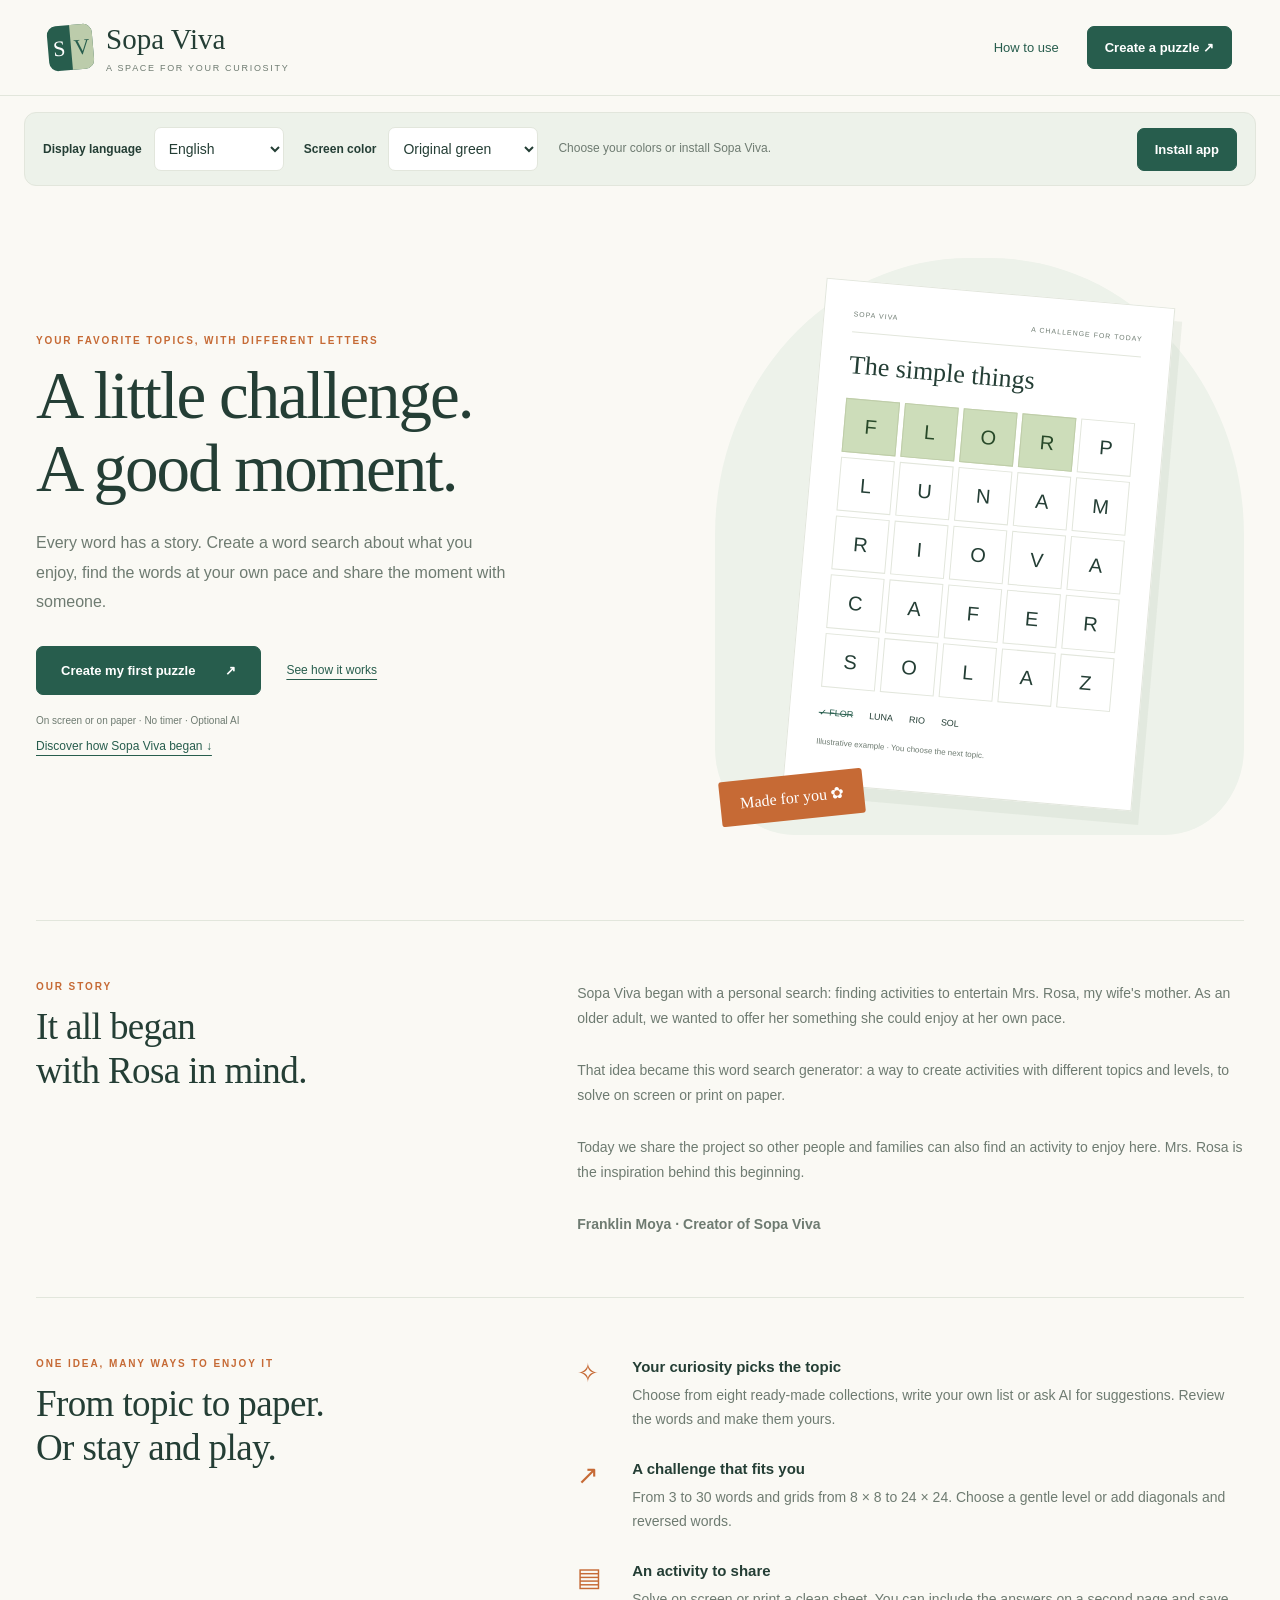
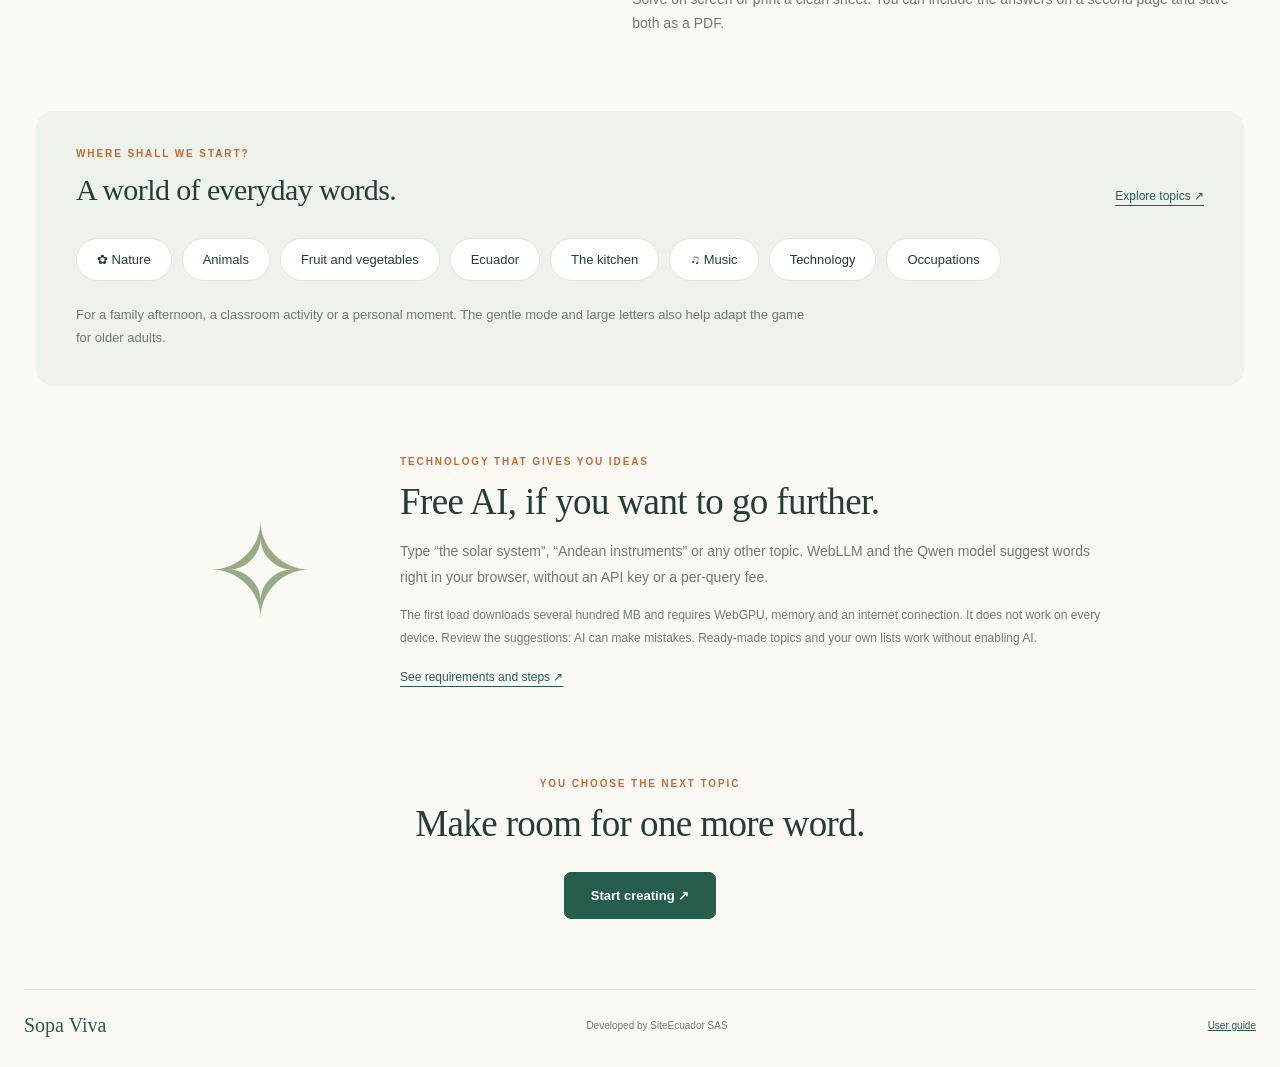
==== commit 42e80ee9: "feat: multiidioma español, inglés, portugués y alemán (1.2.1)" ====
--- a/index.html
+++ b/index.html
@@ -1,4 +1,4 @@
-<!doctype html><html lang="es"><head><meta charset="UTF-8"><meta name="viewport" content="width=device-width, initial-scale=1"><meta name="theme-color" content="#275d4d"><meta name="description" content="Sopa Viva: crea sopas de letras temáticas, juega en pantalla o imprime una actividad para compartir. Con IA local gratuita opcional."><title>Sopa Viva · Una palabra a la vez</title><link rel="stylesheet" href="style.css"><link rel="stylesheet" href="pages.css"><link rel="manifest" href="manifest.webmanifest"><link rel="apple-touch-icon" href="icons/apple-touch-icon.png"><meta name="apple-mobile-web-app-capable" content="yes"><meta name="apple-mobile-web-app-title" content="Sopa Viva"><link rel="icon" href="icons/icon-192.png"><link rel="stylesheet" href="themes.css"><script src="theme-init.js"></script><script src="pwa.js" defer></script></head><body>
+<!doctype html><html lang="es"><head><meta charset="UTF-8"><meta name="viewport" content="width=device-width, initial-scale=1"><meta name="theme-color" content="#275d4d"><meta name="description" content="Sopa Viva: crea sopas de letras temáticas, juega en pantalla o imprime una actividad para compartir. Con IA local gratuita opcional."><title>Sopa Viva · Una palabra a la vez</title><link rel="stylesheet" href="style.css"><link rel="stylesheet" href="pages.css"><link rel="manifest" href="manifest.webmanifest"><link rel="apple-touch-icon" href="icons/apple-touch-icon.png"><meta name="apple-mobile-web-app-capable" content="yes"><meta name="apple-mobile-web-app-title" content="Sopa Viva"><link rel="icon" href="icons/icon-192.png"><link rel="stylesheet" href="themes.css"><script src="theme-init.js"></script><script src="i18n-data.js" defer></script><script src="i18n.js" defer></script><script src="pwa.js" defer></script></head><body>
 <header class="top"><a href="./" class="brand"><span class="brand-icon" aria-hidden="true">S<span>V</span></span><span>Sopa Viva<small>UN ESPACIO PARA TU CURIOSIDAD</small></span></a><nav class="page-nav"><a href="como-usar.html">Cómo se usa</a><a href="generador.html" class="primary">Crear una sopa ↗</a></nav></header>
 <main class="landing"><section class="hero"><div><p class="eyebrow">TUS TEMAS FAVORITOS, CON OTRAS LETRAS</p><h1>Un pequeño reto.<br>Un buen momento.</h1><p class="hero-copy">Hay historias en cada palabra. Crea una sopa de letras sobre lo que te gusta, encuéntralas a tu ritmo y comparte el momento con alguien más.</p><div class="hero-actions"><a class="primary" href="generador.html">Crear mi primera sopa <span aria-hidden="true">↗</span></a><a class="quiet-link" href="como-usar.html">Ver cómo funciona</a></div><p class="hero-note">En pantalla o en papel · Sin cronómetro · IA opcional</p><a class="quiet-link" href="#historia">Conoce cómo nació Sopa Viva ↓</a></div><div class="hero-art"><div class="paper-demo"><div class="demo-cap"><span>SOPA VIVA</span><span>UN RETO PARA HOY</span></div><h2>Las cosas simples</h2><div class="demo-grid" aria-label="Ejemplo ilustrativo de sopa de letras"><span class="hi">F</span><span class="hi">L</span><span class="hi">O</span><span class="hi">R</span><span>P</span><span>L</span><span>U</span><span>N</span><span>A</span><span>M</span><span>R</span><span>I</span><span>O</span><span>V</span><span>A</span><span>C</span><span>A</span><span>F</span><span>E</span><span>R</span><span>S</span><span>O</span><span>L</span><span>A</span><span>Z</span></div><div class="demo-words"><span>✓ FLOR</span><span>LUNA</span><span>RIO</span><span>SOL</span></div><p>Ejemplo ilustrativo · Tú eliges el próximo tema.</p></div><span class="art-tag">Hecha a tu medida ✿</span></div></section>
 <section id="historia" class="experience" aria-labelledby="historia-titulo"><div class="section-intro"><p class="eyebrow">NUESTRA HISTORIA</p><h2 id="historia-titulo">Todo comenzó<br>pensando en Rosa.</h2></div><div class="experience-items"><p>Sopa Viva nació de una búsqueda muy cercana: encontrar actividades para que la Sra. Rosa, la mamá de mi esposa, pudiera entretenerse. Como persona adulta mayor, queríamos ofrecerle una propuesta que pudiera disfrutar a su propio ritmo.</p><p>De esa idea surgió este generador de sopas de letras: una forma de crear actividades con distintos temas y niveles, para resolver en pantalla o imprimir y llevar al papel.</p><p>Hoy compartimos el proyecto para que otras personas y familias también puedan encontrar aquí una actividad para disfrutar. La Sra. Rosa es la inspiración de este comienzo.</p><p><strong>Franklin Moya · Creador de Sopa Viva</strong></p></div></section>
--- a/themes.css
+++ b/themes.css
@@ -8,3 +8,6 @@
 @media(max-width:1300px){.app-toolbar{margin-left:24px;margin-right:24px}}@media(max-width:740px){.app-toolbar{margin:12px 16px 0;flex-wrap:wrap;gap:12px}.theme-control{width:100%;justify-content:space-between}.theme-control select{flex:1;max-width:220px}.app-state{min-width:140px}.app-toolbar .primary{font-size:12px}}
 @media print{.app-toolbar,.install-help{display:none!important}}
 @media screen{.paper-demo{background:var(--surface);border-color:var(--line)}.demo-grid span{border-color:var(--line)}.demo-grid .hi{background:var(--found-bg);color:var(--found-ink)}:root[data-theme=contrast] .status.error{color:#ffdf66}:root[data-theme=contrast] .demo-words span:first-child{color:#ffdf66}}
+
+.app-toolbar{flex-wrap:wrap}.app-toolbar .app-state{min-width:170px}.language-control select{min-width:130px}
+html[lang=de] .segments button{white-space:normal;min-width:0;overflow-wrap:anywhere}
